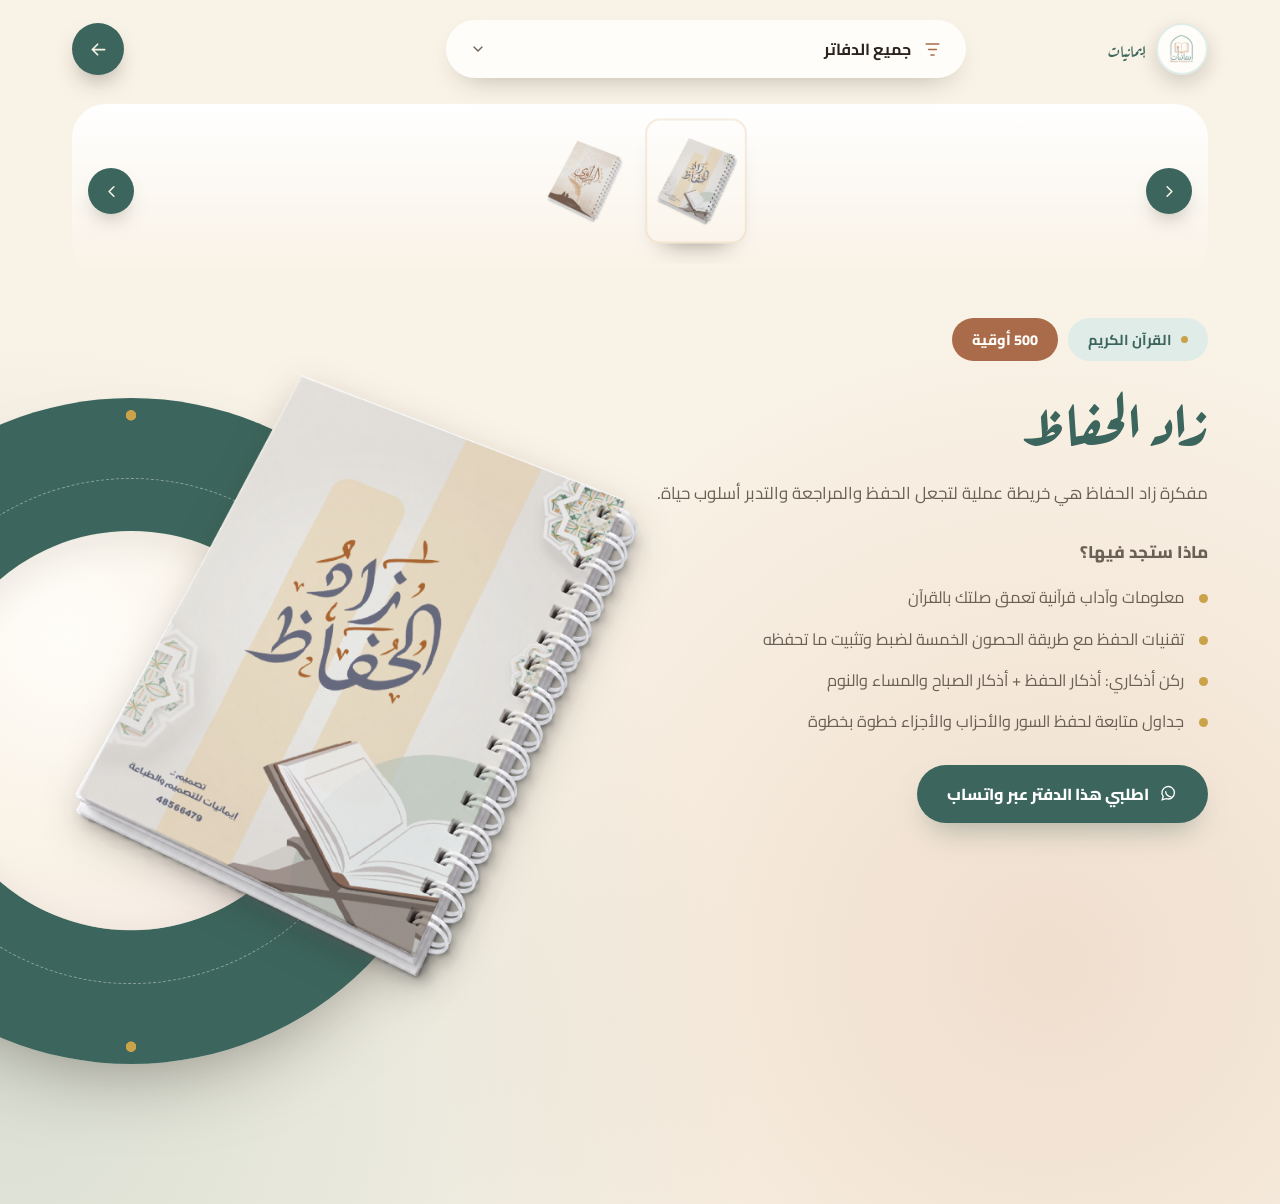
==== notebooks/index.html @ fa42e515 "dirct lien" ====
<!DOCTYPE html>
<html lang="ar" dir="rtl">
<head>
<meta charset="UTF-8">
<meta name="viewport" content="width=device-width, initial-scale=1.0">
<title>تفاصيل الدفاتر | إيمانيات</title>
<meta name="description" content="تصفّحي دفاتر ومفكرات إيمانيات حسب التصنيف، واطّلعي على تفاصيل كل دفتر.">
<link rel="icon" href="../media/logo.png">

<link rel="preconnect" href="https://fonts.googleapis.com">
<link rel="preconnect" href="https://fonts.gstatic.com" crossorigin>
<link href="https://fonts.googleapis.com/css2?family=Aref+Ruqaa:wght@400;700&family=Cairo:wght@400;500;600;700;800;900&display=swap" rel="stylesheet">
<link rel="stylesheet" href="../media/style.css">
<style>
/* =========================================================
   palette — falls back to the site tokens when style.css
   defines them, otherwise uses the values from the design
   ========================================================= */
.nb-page{
  --nb-teal:      var(--teal-deep,  #2f5d4f);
  --nb-teal-pale: var(--teal-pale,  #dfe9df);
  --nb-cream:     var(--cream,      #f6efe4);
  --nb-paper:     var(--paper,      #fffdf9);
  --nb-gold:      var(--gold,       #d9b787);
  --nb-sand:      #e8d7be;
  --nb-blush:     #f3e6e2;
  --nb-ink:       var(--ink,        #34302b);
  --nb-ink-soft:  var(--ink-soft,   #6d675f);
  --nb-accent:    var(--coral-deep, #8a6a45);
  --nb-shadow:    var(--shadow,     47,93,79);
  --nb-ease:      var(--ease, cubic-bezier(.22,.68,.36,1));
  --nb-maxw:      var(--maxw, 1240px);
}

/* ---------- page shell ---------- */
.nb-page{
  position:relative; min-height:100vh; overflow-x:clip; padding-bottom:70px;
  font-family:'Cairo', system-ui, sans-serif;
  color:var(--nb-ink);
  background:radial-gradient(circle at 0% 90%, rgba(111, 157, 146, .22), transparent 45%), radial-gradient(circle at 82% 80%, rgba(207, 152, 120, .22), transparent 45%), var(--nb-cream);
}

/* ---------- top bar : brand (right) · filter (center) · back (left) ---------- */
.nb-topbar{
  display:grid; grid-template-columns:auto minmax(0,1fr) auto;
  align-items:center; gap:16px;
  max-width:var(--nb-maxw); margin:0 auto; padding:20px 22px 0;
  position:relative; z-index:5;
}
.nb-brand{ display:flex; align-items:center; gap:10px; text-decoration:none; }
.nb-brand-badge{
  width:52px; height:52px; border-radius:50%; background:var(--nb-paper);
  display:flex; align-items:center; justify-content:center;
  border:2px solid var(--nb-teal-pale);
  box-shadow:0 8px 20px rgba(var(--nb-shadow),.18);
}
.nb-brand-badge img{ width:30px; height:30px; object-fit:contain; }
.nb-brand span{ font-family:'Aref Ruqaa', serif; font-size:1.05rem; color:var(--nb-teal); }

.nb-filter{
  position:relative; justify-self:center; width:min(100%, 520px);
}
.nb-filter-trigger{
  width:100%; display:flex; align-items:center; gap:12px;
  background:var(--nb-paper); border:none; border-radius:100px; padding:14px 24px;
  box-shadow:0 12px 30px -16px rgba(var(--nb-shadow),.4);
  font-family:inherit; cursor:pointer; text-align:start;
  transition:box-shadow .25s var(--nb-ease);
}
.nb-filter-trigger:hover{ box-shadow:0 16px 34px -14px rgba(var(--nb-shadow),.5); }
.nb-filter-trigger[aria-expanded="true"]{ box-shadow:0 16px 34px -14px rgba(var(--nb-shadow),.55); }
.nb-filter-trigger:focus-visible{ outline:2px solid var(--nb-teal); outline-offset:3px; }
.nb-filter .ico{ flex:none; width:19px; height:19px; color:var(--nb-accent); pointer-events:none; }
.nb-filter-label{
  flex:1; min-width:0; font-size:1rem; font-weight:700; color:var(--nb-ink);
  overflow:hidden; text-overflow:ellipsis; white-space:nowrap; pointer-events:none;
}
.nb-filter .chev{
  flex:none; width:16px; height:16px; color:var(--nb-ink-soft); pointer-events:none;
  transition:transform .25s var(--nb-ease);
}
.nb-filter-trigger[aria-expanded="true"] .chev{ transform:rotate(180deg); }

.nb-filter-menu{
  position:absolute; top:calc(100% + 10px); inset-inline:0; z-index:20;
  list-style:none; margin:0; padding:9px;
  max-height:min(60vh, 340px); overflow-y:auto;
  background:var(--nb-paper); border-radius:24px;
  box-shadow:0 26px 54px -18px rgba(var(--nb-shadow),.5);
  opacity:0; visibility:hidden; transform:translateY(-8px) scale(.98);
  transform-origin:top center;
  transition:opacity .22s var(--nb-ease), transform .22s var(--nb-ease), visibility .22s;
}
.nb-filter-menu.open{ opacity:1; visibility:visible; transform:translateY(0) scale(1); }
.nb-filter-menu li{
  display:flex; align-items:center; gap:10px;
  padding:12px 16px; border-radius:15px;
  font-size:.97rem; font-weight:600; color:var(--nb-ink-soft);
  cursor:pointer; transition:background .16s, color .16s;
}
.nb-filter-menu li:hover,
.nb-filter-menu li.focused{ background:var(--nb-teal-pale); color:var(--nb-teal); }
.nb-filter-menu li.selected{ color:var(--nb-teal); font-weight:800; }
.nb-filter-menu li.selected::after{
  content:""; margin-inline-start:auto; flex:none;
  width:7px; height:7px; border-radius:50%; background:var(--nb-gold);
}

.nb-back{
  width:52px; height:52px; border-radius:50%;
  display:flex; align-items:center; justify-content:center;
  background:var(--nb-teal); color:var(--nb-cream);
  box-shadow:0 12px 24px -10px rgba(var(--nb-shadow),.5);
  transition:transform .3s var(--nb-ease);
  margin-right: 180px;
}
.nb-back:hover{ transform:scale(1.07); }
.nb-back svg{ width:21px; height:21px; }

/* ---------- thumbnail strip : white pill, arrows at both ends ---------- */
.nb-strip-wrap{
  max-width:var(--nb-maxw); margin:26px auto 0; padding:0 22px;
  position:relative; z-index:4;
}
.nb-strip{
  display:flex; align-items:center; gap:14px;
  background:linear-gradient(180deg, #fff 0%, rgba(255,255,255,0) 100%);
  border-radius:34px; padding:14px 16px;
}
.nb-arrow{
  flex:none; width:46px; height:46px; border-radius:50%; border:none; cursor:pointer;
  background:var(--nb-teal); color:var(--nb-cream);
  display:flex; align-items:center; justify-content:center;
  box-shadow:0 12px 22px -12px rgba(var(--nb-shadow),.55);
  transition:transform .28s var(--nb-ease), background .28s;
}
.nb-arrow:hover{ transform:scale(1.09); }
.nb-arrow:active{ transform:scale(.95); }
.nb-arrow svg{ width:19px; height:19px; }

.nb-track{
  flex:1; min-width:0; display:flex; justify-content:center; gap:16px;
  overflow-x:auto; scroll-behavior:smooth; scroll-snap-type:x proximity;
  -webkit-overflow-scrolling:touch; padding:4px; scrollbar-width:none;
}
.nb-track::-webkit-scrollbar{ display:none; }

.nb-thumb{
  flex:none; width:96px; height:118px; border-radius:14px; padding:6px; cursor:pointer;
  scroll-snap-align:center; background:rgba(255, 255, 255, 0);
  border:2px solid transparent; opacity:.72;
  /* box-shadow:0 10px 20px -14px rgba(var(--nb-shadow),.5); */
  transition:transform .3s var(--nb-ease), border-color .3s, opacity .3s;
}
.nb-thumb img{ width:100%; height:100%; object-fit:contain; border-radius:9px; display:block; }
.nb-thumb:hover{ transform:translateY(-4px); opacity:1; }
.nb-thumb.active{
  border-color:#d9b7873f; opacity:1; transform:translateY(-5px) scale(1.06);
  box-shadow:0 16px 23px -18px rgba(var(--nb-shadow),.55);
  margin-bottom: 15px;
  margin-top: 5px;
}

/* ---------- detail : text right, oversized ring bleeding off the left ---------- */
.nb-detail{
  position:relative; z-index:2;
  max-width:var(--nb-maxw); margin:0 auto; padding:40px 22px 40px;
  display:grid; grid-template-columns:minmax(0,1.02fr) minmax(0,1fr);
  /* align-items:center;  */
  gap:30px;
}
.nb-info{ min-width:0; }
.nb-tags{ display:flex; flex-wrap:wrap; align-items:center; gap:10px; margin-bottom:18px; }
.nb-category{
  display:inline-flex; align-items:center; gap:9px;
  background:var(--nb-teal-pale); color:var(--nb-teal);
  font-weight:700; font-size:.9rem; padding:9px 20px; border-radius:100px;
}
.nb-category::before{ content:""; width:7px; height:7px; border-radius:50%; background:var(--nb-gold); }
.nb-price{
  display:inline-flex; align-items:center;
  background:var(--nb-accent); color:var(--nb-paper);
  font-weight:800; font-size:.9rem; padding:9px 20px; border-radius:100px;
}
.nb-info h1{
  font-family:'Aref Ruqaa', serif; font-weight:700; color:var(--nb-teal);
  font-size:clamp(2.4rem, 5vw, 3.8rem); line-height:1.25; margin:0 0 22px;
}
.nb-info p{ color:var(--nb-ink-soft); font-size:1.06rem; line-height:1.95; max-width:600px; margin:0 0 14px; }
.nb-subhead{ font-weight:800; color:var(--nb-accent); font-size:1.08rem; margin:26px 0 14px !important; }
.nb-features{ display:flex; flex-direction:column; gap:12px; margin:0; padding:0; }
.nb-features li{
  list-style:none; color:var(--nb-ink-soft); font-size:1.02rem; line-height:1.8;
  position:relative; padding-inline-start:24px;
}
.nb-features li::before{
  content:""; position:absolute; inset-inline-start:0; top:11px;
  width:9px; height:9px; border-radius:50%; background:var(--nb-gold);
}
.nb-order-btn{
  display:inline-flex; align-items:center; gap:10px;
  margin-top:28px; padding:15px 30px; border-radius:100px;
  background:var(--teal-deep); color:#fff; font-weight:800; font-size:1rem;
  box-shadow:0 16px 30px -12px rgb(103 124 111 / 55%);
  transition:transform .3s var(--nb-ease), box-shadow .3s var(--nb-ease);
}
.nb-order-btn:hover{ transform:translateY(-3px); box-shadow:0 20px 36px -12px rgba(38, 54, 44, 0.6); }

/* ===== the ring stage : huge, cropped by the page edge ===== */
.nb-stage{
  --size:clamp(440px, 52vw, 720px);   /* ring diameter          */
  --bleed:50%;                        /* how much runs off-page */
  --r:calc(var(--size) * .40);        /* orbit radius           */
  --base:0deg;                       /* resting spot on ring   */
  --a:0deg;                           /* live orbit offset      */
  position:relative; width:var(--size); aspect-ratio:1/1;
  justify-self:end;                              /* left column in RTL */
  margin-inline-end:calc(var(--bleed) * -1);     /* bleeds off the edge */
  margin-block:80px 30px;
}
.nb-ring{
  position:absolute; inset:0; border-radius:50%;
  background:
    radial-gradient(circle closest-side at 50% 50%,
      transparent 0 59.6%, var(--nb-teal) 60% 100%);
  box-shadow:0 40px 80px -40px rgba(var(--nb-shadow),.5);
  transform:rotate(var(--spin,0deg));
  transition:transform 1.3s var(--nb-ease);
}
/* dashed guide + gold beads so the rotation is readable */
.nb-ring::before{
  content:""; position:absolute; inset:12%; border-radius:50%;
  border:1.5px dashed rgba(255,255,255,.4);
}
.nb-ring::after{
  content:""; position:absolute; inset:0; border-radius:50%;
  background:
    radial-gradient(circle at 50% 2.6%,  var(--nb-gold) 0 5px, transparent 5.5px),
    radial-gradient(circle at 97.4% 50%, var(--nb-gold) 0 5px, transparent 5.5px),
    radial-gradient(circle at 50% 97.4%, var(--nb-gold) 0 5px, transparent 5.5px),
    radial-gradient(circle at 2.6% 50%,  var(--nb-gold) 0 5px, transparent 5.5px);
}
/* soft disc inside the ring so the cover has something to sit on */
.nb-disc{
  position:absolute; inset:20%; border-radius:50%;
  background:radial-gradient(circle at 34% 26%, var(--nb-paper) 0%, var(--nb-cream) 55%, var(--nb-blush) 100%);
  box-shadow:inset 0 12px 36px rgba(var(--nb-shadow),.08);
}

/* the cover rides ON the ring: rotate around the centre, then
   counter-rotate itself so it always stays upright */
.nb-orbit{
  position:absolute;
  top:50%;
  inset-inline-start:50%;
  width:0;
  height:0;
}

.nb-old-orbit{
  transform:rotate(var(--orbit, 0deg));
  transition:transform 1.3s var(--nb-ease);
  --orbit-angle: var(--orbit, 0deg);
}

.nb-new-orbit{
  transform:rotate(var(--entry, 0deg));
  transition:transform 1.3s var(--nb-ease);
  --orbit-angle: var(--entry, 0deg);
}
.nb-cover{
  position:absolute;
  top:0;
  left:0;
  width:clamp(150px, 50vw, 600px);

  transform:
    translate(-20%,-20%)
    translateY(calc(var(--r) * -1))
    rotate(calc((var(--base) + var(--orbit-angle, 0deg)) * -1));

  transition:
    transform 1.3s var(--nb-ease),
    opacity 1.3s var(--nb-ease);
}


.nb-cover img{
  width:100%;
  display:block;
  border-radius:13px;
  filter:drop-shadow(0 12px 18px rgba(var(--nb-shadow),.2));
}

.nb-old-cover,
.nb-new-cover{
  transition:opacity 1.3s var(--nb-ease);
}

.nb-old-orbit,
.nb-old-cover{
  transition:
    transform 1.3s var(--nb-ease),
    opacity 1.3s var(--nb-ease);
}

.nb-stage.no-anim .nb-orbit,
.nb-stage.no-anim .nb-cover{ transition:none !important; }

/* ---------- responsive ---------- */
@media (max-width:1000px){
  .nb-detail{ grid-template-columns:1fr; justify-items:center; text-align:center; gap:30px; top:-110px; }
  .nb-stage{
    order:-1; --size:min(78vw, 440px); --bleed:0%;
    --r:0px; --base:0deg;
    margin-inline-end:0; justify-self:center;
  }
  .nb-cover{ width: clamp(88px, 80vw, 400px);
        left: -40px;
        top: -30px; 
        transform:
    translate(-50%,-50%)
    translateY(calc(var(--r) * -1))
    rotate(calc((var(--base) + var(--orbit-angle, 0deg)) * 1));
  }
          
  .nb-info p{ margin-inline:auto; }
  .nb-features{ align-items:flex-start; margin-inline:auto; width:fit-content; }
  .nb-features li{ text-align:start; }
}
@media (max-width:620px){
  .nb-topbar{ grid-template-columns:auto auto; row-gap:14px; }
  .nb-filter{ grid-column:1 / -1; order:3; width:100%; }
  .nb-strip-wrap{ padding:0 14px; }
  .nb-strip{ gap:8px; padding:8px 10px; border-radius:24px; }
  .nb-arrow{ width:34px; height:34px; }
  .nb-arrow svg{ width:15px; height:15px; }
  .nb-track{ justify-content:flex-start; gap:8px; padding:2px; }
  .nb-thumb{ width:58px; height:74px; border-radius:10px; padding:4px; }
}
@media (prefers-reduced-motion:reduce){
  .nb-ring, .nb-orbit, .nb-cover{ transition:none !important; }
}
</style>
</head>
<body>

<div class="nb-page">

  <header class="nb-topbar">
    <a class="nb-brand" href="../future.html#home">
      <span class="nb-brand-badge"><img src="../media/logo.png" alt=""></span>
      <span>إيمانيات</span>
    </a>

    <div class="nb-filter" id="filterBox">
      <button type="button" class="nb-filter-trigger" id="filterTrigger"
              aria-haspopup="listbox" aria-expanded="false" aria-label="تصنيف الدفاتر">
        <svg class="ico" viewBox="0 0 24 24" fill="none" stroke="currentColor" stroke-width="1.8"><path d="M4 5h16M7 12h10M10 19h4" stroke-linecap="round"/></svg>
        <span class="nb-filter-label" id="filterLabel">جميع الدفاتر</span>
        <svg class="chev" viewBox="0 0 24 24" fill="none" stroke="currentColor" stroke-width="2"><path d="M6 9l6 6 6-6" stroke-linecap="round" stroke-linejoin="round"/></svg>
      </button>
      <ul class="nb-filter-menu" id="filterMenu" role="listbox" aria-label="تصنيف الدفاتر"></ul>
    </div>

    <a class="nb-back" href="../future.html#services" aria-label="رجوع">
      <svg viewBox="0 0 24 24" fill="none" stroke="currentColor" stroke-width="2"><path d="M19 12H5M11 6l-6 6 6 6" stroke-linecap="round" stroke-linejoin="round"/></svg>
    </a>
  </header>

  <div class="nb-strip-wrap">
    <div class="nb-strip">
      <!-- RTL: this one sits on the right, so it points right -->
      <button class="nb-arrow" id="prevBtn" aria-label="الدفتر السابق">
        <svg viewBox="0 0 24 24" fill="none" stroke="currentColor" stroke-width="2"><path d="M9 6l6 6-6 6" stroke-linecap="round" stroke-linejoin="round"/></svg>
      </button>
      <div class="nb-track" id="track"></div>
      <button class="nb-arrow" id="nextBtn" aria-label="الدفتر التالي">
        <svg viewBox="0 0 24 24" fill="none" stroke="currentColor" stroke-width="2"><path d="M15 6l-6 6 6 6" stroke-linecap="round" stroke-linejoin="round"/></svg>
      </button>
    </div>
  </div>

  <main class="nb-detail">
    <!-- RTL: first column renders on the right -->
    <div class="nb-info">
      <div class="nb-tags">
        <span class="nb-category" id="detailCategory"></span>
        <span class="nb-price" id="detailPrice"></span>
      </div>
      <h1 class="display" id="detailTitle"></h1>
      <div id="detailBody"></div>
      <a class="nb-order-btn" id="orderBtn" href="#" target="_blank" rel="noopener">
        <svg viewBox="0 0 24 24" width="19" height="19" fill="none" stroke="currentColor" stroke-width="1.7"><path d="M4 20l1.3-4.2A7.9 7.9 0 1 1 9 18.5L4 20Z"/><path d="M8.5 9.7c0 3.6 3 6.5 6.5 6.5" stroke-linecap="round"/></svg>
        اطلبي هذا الدفتر عبر واتساب
      </a>
    </div>

    <div class="nb-stage" id="stage">
      <div class="nb-ring" id="ring"></div>
      <div class="nb-disc"></div>

      <!-- OLD COVER -->
      <div class="nb-orbit nb-old-orbit" id="oldOrbit">
        <figure class="nb-cover" id="oldCover">
          <img src="" id="oldImg" alt="">
        </figure>
      </div>

      <!-- NEW COVER -->
      <div class="nb-orbit nb-new-orbit" id="newOrbit">
        <figure class="nb-cover" id="newCover">
          <img src="" id="newImg" alt="">
        </figure>
      </div>
    </div>
  </main>

</div>

<script>
  // Each notebook has its own `image`. Only "زاد الحفاظ" has a real
  // standalone cover photo so far (media/zad.png). The rest still fall
  // back to the old group shot (media/notebookstrp.png) until real
  // individual cover photos are provided for them.
  const FALLBACK_IMG = '../media/notebookstrp.png';

  const NOTEBOOKS = [
    {
      category:'quran', categoryLabel:'القرآن الكريم',
      title:'زاد الحفاظ', image:'../media/zad.png',
      price:'500 أوقية', // TODO: replace with the real price
      intro:'مفكرة زاد الحفاظ هي خريطة عملية لتجعل الحفظ والمراجعة والتدبر أسلوب حياة.',
      features:[
        'معلومات وآداب قرآنية تعمق صلتك بالقرآن',
        'تقنيات الحفظ مع طريقة الحصون الخمسة لضبط وتثبيت ما تحفظه',
        'ركن أذكاري: أذكار الحفظ + أذكار الصباح والمساء والنوم',
        'جداول متابعة لحفظ السور والأحزاب والأجزاء خطوة بخطوة'
      ]
    },
    {
      category:'yearly', categoryLabel:'التخطيط السنوي',
      title:'كن أنت الراوي', image:'../media/rawi.png',
      price:'500 أوقية', // TODO: replace with the real price
      intro:'في سنة 2026... لا تدع أيامك تمرّ دون أثر، كن أنت الراوي، واكتب قصتك بوعي واختيار. هذه المفكرة صُممت لترافقك طوال السنة، تساعدك على تنظيم وقتك، فهم ذاتك، وتتبع تقدّمك خطوة بخطوة.',
      features:[
        'صفحات للتخطيط السنوي والشهري',
        'تنظيم يومي واضح ومَرِن',
        'مساحات للتفكير، التفريغ الذهني، والتأمل',
        'تقييم دوري للأهداف والعادات',
        'أسئلة عميقة تعينك على الوعي والنمو',
        'صفحات تلمك للاستمرار وبناء نسخة أفضل منك'
      ]

    },
    // {
    //   category:'quran', categoryLabel:'القرآن الكريم',
    //   title:'رحلة الحفظ', image:FALLBACK_IMG,
    //   intro:'مفكرة مرافقة لرحلتك اليومية في حفظ القرآن، بجدول مبسّط ومساحة للتأمل والمراجعة.',
    //   features:[
    //     'جدول يومي لتسميع الورد الجديد ومراجعة القديم',
    //     'مساحة لتدوين معاني الكلمات والفوائد',
    //     'متابعة أسبوعية وشهرية لتقدّمك في الحفظ'
    //   ]
    // },
    // {
    //   category:'nazm', categoryLabel:'النظم والمتون',
    //   title:'دفتر النظم والمتون', image:FALLBACK_IMG,
    //   intro:'لتدوين أبيات المتون العلمية ومراجعتها بطريقة منظمة تعينك على الحفظ والفهم.',
    //   features:[
    //     'مساحات مخصصة لكتابة الأبيات وشرحها',
    //     'ترقيم وتقسيم يسهّل الرجوع والمراجعة',
    //     'جدول متابعة لحفظ الأبواب والفصول'
    //   ]
    // },
    // {
    //   category:'daily', categoryLabel:'التخطيط اليومي',
    //   title:'مخطط اليوم', image:FALLBACK_IMG,
    //   intro:'خطّطي ليومك من الفجر إلى المساء، مع مساحة للعبادات والمهام والعادات اليومية.',
    //   features:[
    //     'متابعة الصلوات والأذكار اليومية',
    //     'قائمة مهام وأولويات لكل يوم',
    //     'مساحة للتأمل وتقييم اليوم قبل النوم'
    //   ]
    // },
    // {
    //   category:'yearly', categoryLabel:'التخطيط السنوي',
    //   title:'المخطط السنوي', image:FALLBACK_IMG,
    //   intro:'رؤية شاملة لعامك، بمساحة للأهداف الشهرية والفصلية ومتابعة الإنجاز خطوة بخطوة.',
    //   features:[
    //     'صفحات لتحديد أهداف كل شهر وربطها بهدف السنة',
    //     'تقويم سنوي كامل للتخطيط والمناسبات',
    //     'مراجعة فصلية لتقييم التقدّم وتعديل المسار'
    //   ]
    // },
    // {
    //   category:'study', categoryLabel:'تنظيم الدراسة',
    //   title:'دفتر تنظيم الدراسة', image:FALLBACK_IMG,
    //   intro:'لتنظيم موادك ومحاضراتك وجدول مذاكرتك في مكان واحد أنيق وعملي.',
    //   features:[
    //     'جدول أسبوعي للمحاضرات والمذاكرة',
    //     'مساحة لتلخيص كل مادة على حدة',
    //     'متابعة الواجبات والاختبارات بمواعيدها'
    //   ]
    // },
    // {
    //   category:'other', categoryLabel:'تصاميم أخرى',
    //   title:'تصاميم أخرى', image:FALLBACK_IMG,
    //   intro:'دفاتر بتصاميم متنوعة لكل الأذواق، تجمع بين الجمال والعملية في كل صفحة.',
    //   features:[
    //     'تصاميم موسمية ومناسباتية محدودة',
    //     'أغلفة وأنماط داخلية متعددة للاختيار',
    //     'تُطبع حسب الطلب بجودة عالية'
    //   ]
    // }
  ];

  const trackEl        = document.getElementById('track');
  const filterBox      = document.getElementById('filterBox');
  const filterTrigger  = document.getElementById('filterTrigger');
  const filterLabel    = document.getElementById('filterLabel');
  const filterMenu     = document.getElementById('filterMenu');
  const detailCategory = document.getElementById('detailCategory');
  const detailPrice    = document.getElementById('detailPrice');
  const detailTitle    = document.getElementById('detailTitle');
  const detailBody     = document.getElementById('detailBody');
  const orderBtn       = document.getElementById('orderBtn');

  const WHATSAPP_NUMBER = '22248566479'; // country code 222 (Mauritania) + 48566479

  const stage    = document.getElementById('stage');
  const ring     = document.getElementById('ring');

  const oldOrbit = document.getElementById('oldOrbit');
  const newOrbit = document.getElementById('newOrbit');

  const oldCover = document.getElementById('oldCover');
  const newCover = document.getElementById('newCover');

  const oldImg = document.getElementById('oldImg');
  const newImg = document.getElementById('newImg');

  const SWING   = 88;   // how far along the ring the cover travels (deg)
  // const OUT_MS  = 800;  // travel-out duration (matches .nb-cover/.nb-orbit transition)
  // const IN_MS   = 800;  // travel-in duration (matches .nb-cover/.nb-orbit transition)
  const ANIM_MS = 1300;


  let currentList = [];
  let currentIndex = 0;
  let spin = 0;         // accumulated ring rotation
  let busy = false;
  let timers = [];

  function clearTimers(){ timers.forEach(clearTimeout); timers = []; }
  function later(fn, ms){ timers.push(setTimeout(fn, ms)); }

  let filterValue = 'all';

  function buildFilterOptions(){
    const seen = new Map();
    NOTEBOOKS.forEach(n => seen.set(n.category, n.categoryLabel));
    const opts = [['all', 'جميع الدفاتر']].concat([...seen.entries()]);

    filterMenu.innerHTML = opts.map(([v, l]) =>
      `<li role="option" data-value="${v}" aria-selected="${v === filterValue}" class="${v === filterValue ? 'selected' : ''}">${l}</li>`
    ).join('');

    const current = opts.find(([v]) => v === filterValue) || opts[0];
    filterLabel.textContent = current[1];

    filterMenu.querySelectorAll('li').forEach(li => {
      li.addEventListener('click', () => {
        filterValue = li.dataset.value;
        filterLabel.textContent = li.textContent;
        filterMenu.querySelectorAll('li').forEach(o => {
          const isSel = o === li;
          o.classList.toggle('selected', isSel);
          o.setAttribute('aria-selected', String(isSel));
        });
        closeFilterMenu();
        applyFilter(filterValue);
      });
    });
  }

  function openFilterMenu(){
    filterMenu.classList.add('open');
    filterTrigger.setAttribute('aria-expanded', 'true');
    document.addEventListener('click', onFilterOutsideClick);
    document.addEventListener('keydown', onFilterKeydown);
  }
  function closeFilterMenu(){
    filterMenu.classList.remove('open');
    filterTrigger.setAttribute('aria-expanded', 'false');
    document.removeEventListener('click', onFilterOutsideClick);
    document.removeEventListener('keydown', onFilterKeydown);
  }
  function onFilterOutsideClick(e){
    if(!filterBox.contains(e.target)) closeFilterMenu();
  }
  function onFilterKeydown(e){
    if(e.key === 'Escape'){ closeFilterMenu(); filterTrigger.focus(); }
  }
  filterTrigger.addEventListener('click', () => {
    const isOpen = filterMenu.classList.contains('open');
    isOpen ? closeFilterMenu() : openFilterMenu();
  });

  function renderThumbnails(){
    trackEl.innerHTML = currentList.map((n,i) => `
      <button type="button" class="nb-thumb" data-index="${i}" aria-label="${n.title}">
        <img src="${n.image}" alt="${n.title}">
      </button>`).join('');
    trackEl.querySelectorAll('.nb-thumb').forEach(btn => {
      btn.addEventListener('click', () => selectNotebook(Number(btn.dataset.index)));
    });
  }

  function renderDetail(item){
    detailCategory.textContent = item.categoryLabel;
    detailPrice.textContent = item.price || '';
    detailTitle.textContent = item.title;

    const feats = (item.features && item.features.length)
      ? `<p class="nb-subhead">ماذا ستجد فيها؟</p>
        <ul class="nb-features">
          ${item.features.map(f => `<li>${f}</li>`).join('')}
        </ul>`
      : '';

    detailBody.innerHTML = `<p>${item.intro}</p>${feats}`;

    const orderMsg = `السلام عليكم، أرغب بطلب دفتر "${item.title}" من إيمانيات.`;
    orderBtn.href = `https://wa.me/${WHATSAPP_NUMBER}?text=${encodeURIComponent(orderMsg)}`;
  }

  function markActive(index){
    trackEl.querySelectorAll('.nb-thumb').forEach(btn => {
      btn.classList.toggle('active', Number(btn.dataset.index) === index);
    });
    const active = trackEl.querySelector('.nb-thumb.active');
    if(active) active.scrollIntoView({ behavior:'smooth', inline:'center', block:'nearest' });
  }

  /* the cover circulates WITH the ring: it slides along the ring's
     edge until it's gone, the ring keeps turning, then the next
     cover rides back in from the other side of the same circle. */
  function selectNotebook(index, opts){
    opts = opts || {};
    if(!currentList.length) return;

    index = ((index % currentList.length) + currentList.length) % currentList.length;

    const dir = opts.dir || 1;
    const item = currentList[index];

    currentIndex = index;
    markActive(index);

    // FIRST LOAD
    if(opts.animate === false){
      clearTimers();
      busy = false;

      stage.classList.add('no-anim');

      oldImg.src = item.image;
      oldImg.alt = item.title;

      oldOrbit.style.setProperty('--orbit', '0deg');
      oldCover.style.opacity = '1';

      newCover.style.opacity = '0';

      stage.style.setProperty('--a', '0deg');
      ring.style.setProperty('--spin', spin + 'deg');

      renderDetail(item);

      void stage.offsetWidth;
      stage.classList.remove('no-anim');

      return;
    }

    clearTimers();
    busy = true;

    // --------------------------------------------------
    // OLD COVER
    // --------------------------------------------------
    // The old cover is currently visible.
    // It will travel OUT with the ring.
    // --------------------------------------------------

    // Put the NEW cover at the opposite side BEFORE animation
    newImg.src = item.image;
    newImg.alt = item.title;

    stage.classList.add('no-anim');

    // New cover starts from opposite side
    newOrbit.style.setProperty('--entry', `${-SWING * dir}deg`);
    newCover.style.opacity = '0';

    void stage.offsetWidth;

    stage.classList.remove('no-anim');

    // --------------------------------------------------
    // BOTH START NOW
    // --------------------------------------------------

    // Ring rotates
    spin += 150 * dir;
    ring.style.setProperty('--spin', spin + 'deg');

    // OLD moves out
    oldOrbit.style.setProperty('--orbit', `${SWING * dir}deg`);
    oldCover.style.opacity = '0';

    // NEW moves in from opposite side
    newOrbit.style.setProperty('--entry', '0deg');
    newCover.style.opacity = '1';

    // Update text immediately
    renderDetail(item);

    // --------------------------------------------------
    // AFTER ANIMATION
    // --------------------------------------------------

    later(() => {

      // Old becomes the new current cover
      stage.classList.add('no-anim');

      oldImg.src = item.image;
      oldImg.alt = item.title;

      oldOrbit.style.setProperty('--orbit', '0deg');
      oldCover.style.opacity = '1';

      // Hide new temporarily
      newCover.style.opacity = '0';
      newOrbit.style.setProperty('--entry', `${-SWING * dir}deg`);

      void stage.offsetWidth;

      stage.classList.remove('no-anim');

    }, ANIM_MS);

    later(() => {
      busy = false;
    }, ANIM_MS + 50);
  }
  function step(delta){
    if(busy) return;
    selectNotebook(currentIndex + delta, { dir: delta > 0 ? 1 : -1 });
  }

  function applyFilter(catValue){
    currentList = catValue === 'all' ? NOTEBOOKS.slice() : NOTEBOOKS.filter(n => n.category === catValue);
    renderThumbnails();
    currentIndex = 0;
    selectNotebook(0, { animate:false });
  }

  document.getElementById('prevBtn').addEventListener('click', () => step(-1));
  document.getElementById('nextBtn').addEventListener('click', () => step(1));
  document.addEventListener('keydown', e => {
    if(e.key === 'ArrowRight') step(-1);
    if(e.key === 'ArrowLeft')  step(1);
  });

  buildFilterOptions();
  applyFilter('all');
</script>
</body>
</html>
---- media/style.css ----
:root{
    --cream:#f9f2e6;
    --cream-2:#f0e5d2;
    --paper:#fffdf9;
    --ink:#2b241c;
    --ink-soft:#6b6055;
    --teal:#6f9d92;
    --teal-deep:#3c665d;
    --teal-pale:#e0ece8;
    --coral:#cf9878;
    --coral-deep:#a96b49;
    --gold:#c9a24a;
    --shadow: 43,36,28;
    --radius: 22px;
    --maxw: 1180px;
    --ease: cubic-bezier(.22,.9,.25,1);
  }

  *,*::before,*::after{ box-sizing:border-box; }
  html{ scroll-behavior:smooth; }
  body{
    margin:0;
    background:var(--cream);
    color:var(--ink);
    font-family:'Cairo', sans-serif;
    line-height:1.75;
    overflow-x:hidden;
    -webkit-font-smoothing:antialiased;
  }
  img{ max-width:100%; display:block; }
  a{ color:inherit; text-decoration:none; }
  ul{ margin:0; padding:0; list-style:none; }
  button{ font-family:inherit; cursor:pointer; }
  .display{ font-family:'Aref Ruqaa', serif; }

  ::selection{ background:var(--teal); color:var(--paper); }

  /* focus visibility for accessibility */
  a:focus-visible, button:focus-visible{
    outline:2px solid var(--coral-deep);
    outline-offset:3px;
    border-radius:6px;
  }

  @media (prefers-reduced-motion: reduce){
    *{ animation-duration:.01ms !important; animation-iteration-count:1 !important; transition-duration:.01ms !important; scroll-behavior:auto !important; }
  }

  .wrap{ max-width:var(--maxw); margin:0 auto; padding:0 28px; }

  /* ============ FLOATING BRAND BADGE (no header nav) ============ */
  .brand-badge{
    position:fixed; top:22px; inset-inline-start:22px; z-index:60;
    width:56px; height:56px; border-radius:50%;
    background:var(--paper);
    display:flex; align-items:center; justify-content:center;
    box-shadow:0 8px 20px rgba(var(--shadow),.18);
    border:1px solid rgba(111,157,146,.25);
    transition:transform .35s var(--ease);
  }
  .brand-badge img{ width:38px; height:38px; object-fit:contain; }
  .brand-badge:hover{ transform:scale(1.06) rotate(-4deg); }

  /* ============ FLOATING HAMBURGER ============ */
  .menu-btn{
    position:fixed; top:22px; inset-inline-end:22px; z-index:60;
    width:56px; height:56px; border-radius:50%;
    background:var(--teal-deep); border:none;
    display:flex; align-items:center; justify-content:center;
    box-shadow:0 8px 22px rgba(var(--shadow),.28);
    transition:transform .3s var(--ease), background .3s;
  }
  .menu-btn:hover{ transform:scale(1.06); }
  .menu-btn .bars{ position:relative; width:22px; height:16px; }
  .menu-btn .bars span{
    position:absolute; inset-inline-start:0; width:100%; height:2px;
    background:var(--cream); border-radius:2px;
    transition:transform .32s var(--ease), opacity .2s var(--ease), top .32s var(--ease);
  }
  .menu-btn .bars span:nth-child(1){ top:0; }
  .menu-btn .bars span:nth-child(2){ top:7px; }
  .menu-btn .bars span:nth-child(3){ top:14px; }
  .menu-btn.open .bars span:nth-child(1){ top:7px; transform:rotate(45deg); }
  .menu-btn.open .bars span:nth-child(2){ opacity:0; }
  .menu-btn.open .bars span:nth-child(3){ top:7px; transform:rotate(-45deg); }

  /* ============ SIDE DRAWER ============ */
  .overlay{
    position:fixed; inset:0; background:rgba(20,17,13,.5);
    backdrop-filter:blur(2px);
    opacity:0; visibility:hidden; pointer-events:none;
    transition:opacity .4s var(--ease);
    z-index:55;
  }
  .overlay.show{ opacity:1; visibility:visible; pointer-events:auto; }
  .overlay[hidden]{ display:none; }

  .drawer{
    position:fixed; top:0; bottom:0; inset-inline-end:0; z-index:58;
    width:min(320px, 82vw);
    background:linear-gradient(175deg, var(--teal-deep), #2b4a44);
    color:var(--cream);
    padding:38px 34px;
    transform:translateX(105%);
    transition:transform .5s var(--ease);
    display:flex; flex-direction:column;
  }
  html[dir="rtl"] .drawer{ transform:translateX(-105%); }
  .drawer.open{ transform:translateX(0) !important; }
  .drawer .d-logo{
    width:64px; height:64px; border-radius:50%; background:var(--cream);
    display:flex; align-items:center; justify-content:center; margin-bottom:8px;
  }
  .drawer .d-logo img{ width:44px; height:44px; object-fit:contain; }
  .drawer .d-name{ font-family:'Aref Ruqaa', serif; font-size:1.9rem; margin:14px 0 2px; }
  .drawer .d-tag{ font-size:.85rem; opacity:.75; margin-bottom:34px; }
  .drawer nav ul{ display:flex; flex-direction:column; gap:6px; }
  .drawer nav a{
    display:flex; align-items:center; gap:12px;
    padding:13px 6px; font-size:1.15rem; font-weight:700;
    border-bottom:1px solid rgba(249,242,230,.12);
    transition:padding-inline-start .3s var(--ease), color .3s;
  }
  .drawer nav a:hover{ padding-inline-start:14px; color:var(--gold); }
  .drawer nav a .dot{ width:6px; height:6px; border-radius:50%; background:var(--coral); flex:none; }
  .drawer .d-social{ margin-top:auto; display:flex; gap:14px; padding-top:24px; }
  .drawer .d-social a{
    width:40px; height:40px; border-radius:50%; background:rgba(249,242,230,.1);
    display:flex; align-items:center; justify-content:center;
    transition:background .3s;
  }
  .drawer .d-social a:hover{ background:var(--coral); }
  body.no-scroll{ overflow:hidden; }

  /* ============ ARCH SIGNATURE SHAPE ============ */
  /* Note: circular (equal-axis) corner radii in plain px, not %, are what
     produce a true dome — percentages give an ellipse since width != height. */
  .arch{
    position:relative;
    overflow:hidden;
  }
  .arch::after{
    content:"";
    position:absolute; inset:0;
    box-shadow:inset 0 0 0 1px rgba(255,255,255,.35);
    border-radius:inherit;
    pointer-events:none;
  }

  /* ============ SECTION UTILITIES ============ */
  section{ position:relative; }
  .eyebrow{
    display:inline-flex; align-items:center; gap:10px;
    font-family:'Aref Ruqaa', serif; font-size:1.35rem;
    color:var(--coral-deep); margin-bottom:14px;
  }
  .eyebrow::before{ content:""; width:26px; height:2px; background:var(--coral); border-radius:2px; }
  h2.title{ font-size:clamp(1.8rem, 3.4vw, 2.6rem); font-weight:900; margin:0 0 18px; color:var(--teal-deep); }

  .reveal{ opacity:0; transform:translateY(46px); transition:opacity .9s var(--ease), transform .9s var(--ease); }
  .reveal.visible{ opacity:1; transform:translateY(0); }
  .reveal.pop{ transform:translateY(30px) scale(.92); }
  .reveal.pop.visible{ transform:translateY(0) scale(1); }
  .delay-1{ transition-delay:.12s; } .delay-2{ transition-delay:.24s; } .delay-3{ transition-delay:.36s; }

  /* ============ HERO ============ */
  .hero{
    min-height:100vh;
    display:flex; align-items:center; justify-content:center;
    text-align:center;
    padding:140px 24px 90px;
    background:
      radial-gradient(circle at 18% 15%, rgba(111,157,146,.22), transparent 45%),
      radial-gradient(circle at 85% 80%, rgba(207,152,120,.22), transparent 45%),
      var(--cream);
    overflow:hidden;
  }
  .hero-inner{ max-width:720px; margin:0 auto; }
  .hero-frame{
    width:172px; height:196px; margin:0 auto 34px;
    background:linear-gradient(160deg, var(--teal-pale), var(--paper));
    display:flex; align-items:center; justify-content:center;
    box-shadow:0 26px 50px -18px rgba(var(--shadow),.35), inset 0 0 0 6px var(--cream);
    border:2px solid var(--teal);
    border-radius:86px 86px 10px 10px;
    animation:floaty 7s ease-in-out infinite;
  }
  .hero-frame img{ width:108px; height:108px; object-fit:contain; }
  @keyframes floaty{ 0%,100%{ transform:translateY(0); } 50%{ transform:translateY(-14px); } }

  .hero h1{
    font-family:'Aref Ruqaa', serif; font-weight:700;
    font-size:clamp(2.6rem, 7vw, 4.4rem);
    color:var(--teal-deep); margin:0 0 10px;
  }
  .hero .sub{
    font-size:clamp(1.05rem, 2vw, 1.35rem); font-weight:800; color:var(--coral-deep);
    margin:0 0 20px;
  }
  .hero p{ color:var(--ink-soft); font-size:1.05rem; max-width:560px; margin:0 auto 34px; }

  .cta-row{ display:flex; gap:16px; justify-content:center; flex-wrap:wrap; }
  .btn{
    display:inline-flex; align-items:center; gap:10px;
    padding:15px 30px; border-radius:100px; font-weight:800; font-size:1rem;
    border:2px solid transparent; transition:transform .3s var(--ease), box-shadow .3s var(--ease);
  }
  .btn-primary{ background:var(--teal-deep); color:var(--cream); box-shadow:0 12px 26px -8px rgba(60,102,93,.55); }
  .btn-primary:hover{ transform:translateY(-3px); box-shadow:0 18px 30px -8px rgba(60,102,93,.6); }
  .btn-outline{ background:transparent; border-color:var(--coral); color:var(--coral-deep); }
  .btn-outline:hover{ transform:translateY(-3px); background:var(--coral); color:var(--paper); }

  .scroll-cue{
    position:absolute; bottom:34px; left:50%; transform:translateX(-50%);
    display:flex; flex-direction:column; align-items:center; gap:6px;
    color:var(--teal-deep); font-size:.8rem; opacity:.75;
  }
  .scroll-cue .line{ width:1px; height:34px; background:var(--teal-deep); position:relative; overflow:hidden; }
  .scroll-cue .line::after{
    content:""; position:absolute; top:-100%; left:0; width:100%; height:100%;
    background:var(--coral); animation:scrollLine 2s ease-in-out infinite;
  }
  @keyframes scrollLine{ 0%{ top:-100%; } 60%,100%{ top:100%; } }

  /* ============ ABOUT ============ */
  .about{ padding:110px 0 100px; background:var(--paper); text-align:center; }
  .about .wrap{ max-width:760px; }
  .about p{ color:var(--ink-soft); font-size:1.08rem; }
  .value-chips{ display:flex; justify-content:center; gap:14px; flex-wrap:wrap; margin-top:36px; }
  .value-chips span{
    background:var(--teal-pale); color:var(--teal-deep); font-weight:700; font-size:.92rem;
    padding:12px 22px; border-radius:100px; border:1px solid rgba(111,157,146,.4);
  }

  /* ============ SERVICES ============ */
  .services{ padding:40px 0 60px; }
  .services-head{ text-align:center; max-width:640px; margin:0 auto 30px; padding:0 24px; }
  .services-head p{ color:var(--ink-soft); }

  .service-block{
    display:flex; align-items:center; gap:64px;
    padding:78px 0;
  }
  .service-block:nth-child(even){ flex-direction:row-reverse; }
  .service-block:nth-child(odd){ background:linear-gradient(180deg, transparent, var(--cream-2) 12%, var(--cream-2) 88%, transparent); }

  .sb-visual{ flex:0 0 40%; display:flex; justify-content:center; }
  .sb-text{ flex:1; min-width:0; }
  .sb-text h3{ font-size:clamp(1.5rem,2.6vw,2rem); font-weight:900; color:var(--teal-deep); margin:0 0 14px; }
  .sb-text p{ color:var(--ink-soft); font-size:1.03rem; margin:0 0 22px; max-width:480px; }
  .chip-list{ display:flex; flex-wrap:wrap; gap:10px; margin-bottom:28px; }
  .chip-list span{
    font-size:.86rem; font-weight:700; padding:8px 16px; border-radius:100px;
    background:var(--paper); color:var(--coral-deep); border:1px solid rgba(207,152,120,.45);
  }
  .details-link{
    display:inline-flex; align-items:center; gap:8px; font-weight:800; color:var(--teal-deep);
    padding-bottom:3px; border-bottom:2px solid var(--teal-deep); transition:gap .3s var(--ease), color .3s;
  }
  .details-link:hover{ gap:14px; color:var(--coral-deep); border-color:var(--coral-deep); }
  .details-link svg{ width:16px; height:16px; transition:transform .3s var(--ease); }
  .details-link:hover svg{ transform:translateX(-4px); }
  html[dir="rtl"] .details-link:hover svg{ transform:translateX(4px) scaleX(-1); }

  .sb-arch{
    width:100%; max-width:300px; aspect-ratio:4/4.7;
    background:linear-gradient(160deg, var(--teal-pale), var(--paper) 60%);
    display:flex; align-items:center; justify-content:center;
    box-shadow:0 30px 60px -20px rgba(var(--shadow),.3);
    border-radius:150px 150px 12px 12px;
    position:relative;
  }
  .sb-arch svg{ width:56%; height:56%; }
  .sb-arch.stand-arch{ overflow:visible; }
  .sb-arch.stand-arch::after{ z-index:0; }
  .sb-arch.stand-arch .book-stage{ position:relative; z-index:1; }
  .sb-arch .ring{
    position:absolute; inset:14px; border:1.5px dashed rgba(111,157,146,.5); border-radius:136px 136px 8px 8px;
  }
  @media (max-width: 380px){
    .sb-arch{ border-radius:120px 120px 12px 12px; }
    .sb-arch .ring{ border-radius:106px 106px 8px 8px; }
  }

  /* 3D book mockup for the notebooks block */
  /* .book-stage{
    perspective:none;
    display:flex;
    justify-content:center;
  } */
   .book-stage {
    position: relative;
    overflow: visible;

   }
    .book-stage img {
        width: 130%;
        max-width: none;
        display: block;
        margin-left: auto;   /* Pushes image to the right */
        margin-right: -37px;;
        
    }
  .book-mock{
    /* width:min(500px, 100%);
    transform:rotate(-6deg);
    background:transparent;
    box-shadow:none;
    position:relative;
    overflow:visible;
    display:block; */
    padding:0;
    animation:floaty 6.5s ease-in-out infinite;
  }
  .book-mock::before{ content:none; }
  .book-mock img{
    width:120%;
    height:auto;
    object-fit:contain;
    display:block;
    filter:drop-shadow(0 22px 34px rgba(var(--shadow),.24));
  }

  /* ============ CONTACT ============ */
  .contact{ padding:110px 0 100px; background:var(--teal-deep); color:var(--cream); text-align:center; }
  .contact .eyebrow{ color:var(--gold); justify-content:center; }
  .contact .eyebrow::before{ background:var(--gold); }
  .contact h2.title{ color:var(--cream); }
  .contact > .wrap > p{ color:rgba(249,242,230,.8); max-width:520px; margin:0 auto 40px; }

  .contact-grid{ display:flex; gap:56px; max-width:880px; margin:0 auto; text-align:start; flex-wrap:wrap; }
  .contact-side{ flex:1 1 240px; }
  .contact-side .btn-primary{ background:var(--gold); color:#2b241c; box-shadow:0 12px 26px -8px rgba(0,0,0,.35); width:100%; justify-content:center; margin-bottom:14px; }
  .contact-side .btn-ghost{
    display:flex; align-items:center; gap:10px; width:100%; justify-content:center;
    padding:14px 22px; border-radius:100px; border:1.5px solid rgba(249,242,230,.4); font-weight:700; margin-bottom:14px;
    transition:background .3s;
  }
  .contact-side .btn-ghost:hover{ background:rgba(249,242,230,.12); }

  .contact-form{ flex:1 1 320px; display:flex; flex-direction:column; gap:14px; }
  .contact-form input, .contact-form textarea{
    width:100%; padding:14px 18px; border-radius:14px; border:1.5px solid rgba(249,242,230,.3);
    background:rgba(249,242,230,.08); color:var(--cream); font-family:inherit; font-size:.98rem;
  }
  .contact-form ::placeholder{ color:rgba(249,242,230,.55); }
  .contact-form textarea{ resize:vertical; min-height:110px; }
  .contact-form button{
    background:var(--coral); color:var(--paper); border:none; padding:14px; border-radius:100px; font-weight:800;
    transition:transform .3s var(--ease);
  }
  .contact-form button:hover{ transform:translateY(-2px); }
  .form-note{ font-size:.78rem; color:rgba(249,242,230,.55); }

  /* ============ FOOTER ============ */
  footer{ background:#2b4a44; color:rgba(249,242,230,.7); text-align:center; padding:34px 20px; font-size:.85rem; }
  footer .arch-row{ display:flex; justify-content:center; gap:4px; margin-bottom:16px; opacity:.5; }
  footer .arch-row span{ width:18px; height:22px; border-radius:50% 50% 0 0; background:var(--cream); }

  /* ============ RESPONSIVE ============ */
  @media (max-width: 860px){
    .service-block, .service-block:nth-child(even){ flex-direction:column; gap:36px; padding:56px 0; text-align:center; }
    .sb-text p{ margin-inline:auto; }
    .chip-list, .value-chips{ justify-content:center; }
    .contact-grid{ text-align:center; justify-content:center; }
    .contact-form{ text-align:start; }
  }
  @media (max-width: 680px){
    .wrap{ padding:0 18px; }
    .hero{ min-height:auto; padding:92px 14px 60px; }
    .hero-frame{ width:112px; height:128px; margin-bottom:18px; }
    .hero-frame img{ width:70px; height:70px; }
    .hero h1{ font-size:clamp(1.28rem, 6.2vw, 1.78rem); }
    .hero .sub{ font-size:clamp(.72rem, 2vw, .86rem); margin-bottom:10px; }
    .hero p{ font-size:.76rem; margin-bottom:16px; }
    .cta-row{ gap:12px; }
    .btn{ padding:9px 14px; font-size:.72rem; }
    .scroll-cue{ bottom:16px; font-size:.58rem; }
    .about{ padding:68px 0 60px; }
    .about p{ font-size:.78rem; }
    .value-chips{ gap:6px; margin-top:20px; }
    .value-chips span{ font-size:.6rem; padding:6px 9px; }
    .services{ padding:20px 0 32px; }
    .services-head{ margin-bottom:14px; padding:0 6px; }
    h2.title{ font-size:clamp(1.08rem, 3.6vw, 1.3rem); margin-bottom:8px; }
    .eyebrow{ font-size:.82rem; margin-bottom:6px; gap:6px; }
    .sb-visual{ flex-basis:auto; }
    .sb-arch{ max-width:250px; }
    .book-mock{ width:min(800px, 100%); transform:rotate(-4deg); }
    .sb-text h3{ font-size:clamp(.92rem, 3.2vw, 1.1rem); margin-bottom:8px; }
    .sb-text p{ font-size:.76rem; margin-bottom:12px; }
    .chip-list{ gap:5px; margin-bottom:16px; }
    .chip-list span{ font-size:.54rem; padding:4px 7px; }
    .details-link{ font-size:.72rem; }
    .contact{ padding:68px 0 60px; }
    .contact > .wrap > p{ font-size:.76rem; margin-bottom:22px; }
    .contact-side .btn-ghost,
    .contact-side .btn-primary{ padding:9px 12px; font-size:.72rem; }
    .contact-form input,
    .contact-form textarea,
    .contact-form button{ font-size:.72rem; padding:9px 11px; }
    .contact-form textarea{ min-height:84px; }
    .form-note{ font-size:.58rem; }
    footer{ padding:22px 14px; font-size:.62rem; }
    .drawer{ width:min(270px, 86vw); padding:24px 18px; }
    .drawer .d-name{ font-size:1.28rem; margin-top:6px; }
    .drawer .d-tag{ font-size:.66rem; margin-bottom:16px; }
    .drawer nav a{ padding:9px 4px; font-size:.78rem; }
    .drawer .d-social{ padding-top:16px; gap:8px; }
    .drawer .d-social a{ width:26px; height:26px; }
    .drawer .d-social a svg{ width:13px; height:13px; }
    .brand-badge{ width:38px; height:38px; top:12px; }
    .brand-badge img{ width:24px; height:24px; }
    .menu-btn{ width:34px; height:34px; top:12px; }
    .menu-btn .bars{ width:15px; height:11px; }
    .menu-btn .bars span{ height:1.4px; }
    .menu-btn .bars span:nth-child(2){ top:5px; }
    .menu-btn .bars span:nth-child(3){ top:10px; }
    .menu-btn.open .bars span:nth-child(1),
    .menu-btn.open .bars span:nth-child(3){ top:5px; }
  }
  @media (max-width: 480px){
    .hero{ padding-top:120px; }
    .brand-badge{ width:34px; height:34px; top:10px; inset-inline-start:10px; }
    .brand-badge img{ width:22px; height:22px; }
    .menu-btn{ width:32px; height:32px; top:10px; inset-inline-end:10px; }
  }
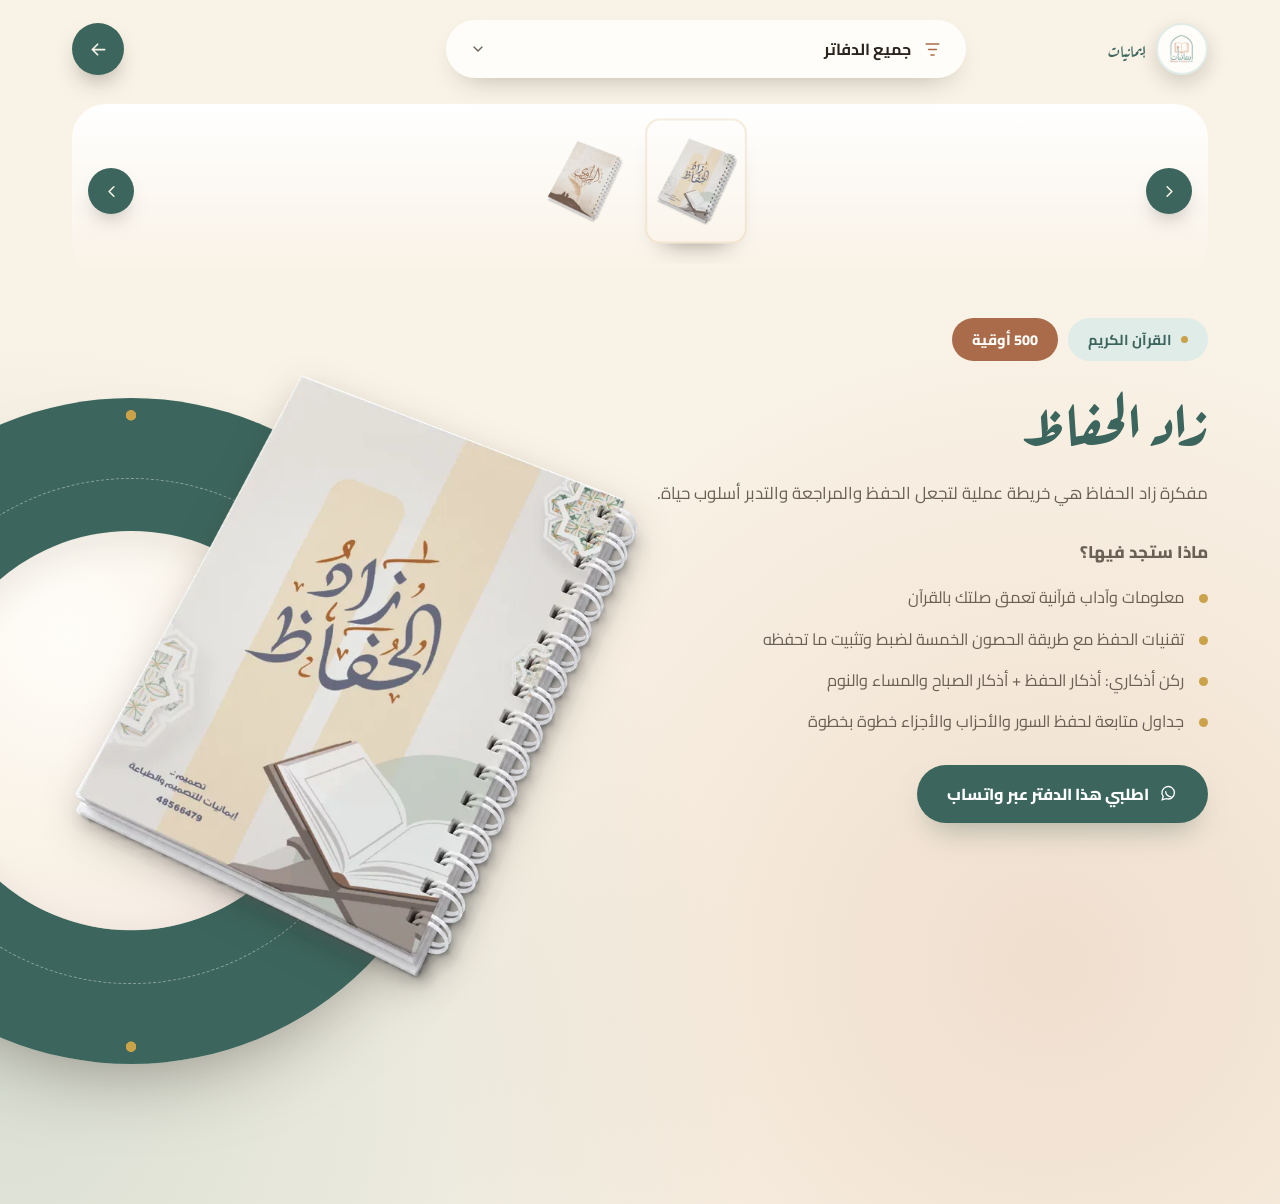
==== commit f947ddc3: "image loading" ====
--- a/notebooks/index.html
+++ b/notebooks/index.html
@@ -11,6 +11,8 @@
 <link rel="preconnect" href="https://fonts.gstatic.com" crossorigin>
 <link href="https://fonts.googleapis.com/css2?family=Aref+Ruqaa:wght@400;700&family=Cairo:wght@400;500;600;700;800;900&display=swap" rel="stylesheet">
 <link rel="stylesheet" href="../media/style.css">
+<link rel="preload" as="image" href="../media/zad-800.webp">
+<link rel="preload" as="image" href="../media/zad-thumb.webp">
 <style>
 /* =========================================================
    palette — falls back to the site tokens when style.css
@@ -152,7 +154,11 @@
   /* box-shadow:0 10px 20px -14px rgba(var(--nb-shadow),.5); */
   transition:transform .3s var(--nb-ease), border-color .3s, opacity .3s;
 }
-.nb-thumb img{ width:100%; height:100%; object-fit:contain; border-radius:9px; display:block; }
+.nb-thumb img{
+  width:100%; height:100%; object-fit:contain; border-radius:9px; display:block;
+  opacity:0; transition:opacity .3s var(--nb-ease);
+}
+.nb-thumb img.loaded{ opacity:1; }
 .nb-thumb:hover{ transform:translateY(-4px); opacity:1; }
 .nb-thumb.active{
   border-color:#d9b7873f; opacity:1; transform:translateY(-5px) scale(1.06);
@@ -290,7 +296,10 @@
   display:block;
   border-radius:13px;
   filter:drop-shadow(0 12px 18px rgba(var(--nb-shadow),.2));
-}
+  opacity:0;
+  transition:opacity .4s var(--nb-ease);
+}
+.nb-cover img.loaded{ opacity:1; }
 
 .nb-old-cover,
 .nb-new-cover{
@@ -403,14 +412,14 @@
       <!-- OLD COVER -->
       <div class="nb-orbit nb-old-orbit" id="oldOrbit">
         <figure class="nb-cover" id="oldCover">
-          <img src="" id="oldImg" alt="">
+          <img src="" id="oldImg" alt="" decoding="async" onload="this.classList.add('loaded')">
         </figure>
       </div>
 
       <!-- NEW COVER -->
       <div class="nb-orbit nb-new-orbit" id="newOrbit">
         <figure class="nb-cover" id="newCover">
-          <img src="" id="newImg" alt="">
+          <img src="" id="newImg" alt="" decoding="async" onload="this.classList.add('loaded')">
         </figure>
       </div>
     </div>
@@ -419,16 +428,19 @@
 </div>
 
 <script>
-  // Each notebook has its own `image`. Only "زاد الحفاظ" has a real
-  // standalone cover photo so far (media/zad.png). The rest still fall
-  // back to the old group shot (media/notebookstrp.png) until real
-  // individual cover photos are provided for them.
-  const FALLBACK_IMG = '../media/notebookstrp.png';
+  // Each notebook has its own `image` (shown big, in the ring) and a
+  // separate, much smaller `thumb` (shown in the filmstrip) — both are
+  // pre-resized/compressed copies (see media/*-800.webp / *-thumb.webp),
+  // not the original multi-MB source files, so the page stays fast.
+  // Only "زاد الحفاظ" has a real standalone cover photo so far. The rest
+  // still fall back to the old group shot until real photos exist.
+  const FALLBACK_IMG = '../media/notebookstrp-800.webp';
+  const FALLBACK_THUMB = '../media/notebookstrp-thumb.webp';
 
   const NOTEBOOKS = [
     {
       category:'quran', categoryLabel:'القرآن الكريم',
-      title:'زاد الحفاظ', image:'../media/zad.png',
+      title:'زاد الحفاظ', image:'../media/zad-800.webp', thumb:'../media/zad-thumb.webp',
       price:'500 أوقية', // TODO: replace with the real price
       intro:'مفكرة زاد الحفاظ هي خريطة عملية لتجعل الحفظ والمراجعة والتدبر أسلوب حياة.',
       features:[
@@ -440,7 +452,7 @@
     },
     {
       category:'yearly', categoryLabel:'التخطيط السنوي',
-      title:'كن أنت الراوي', image:'../media/rawi.png',
+      title:'كن أنت الراوي', image:'../media/rawi-800.webp', thumb:'../media/rawi-thumb.webp',
       price:'500 أوقية', // TODO: replace with the real price
       intro:'في سنة 2026... لا تدع أيامك تمرّ دون أثر، كن أنت الراوي، واكتب قصتك بوعي واختيار. هذه المفكرة صُممت لترافقك طوال السنة، تساعدك على تنظيم وقتك، فهم ذاتك، وتتبع تقدّمك خطوة بخطوة.',
       features:[
@@ -610,7 +622,8 @@
   function renderThumbnails(){
     trackEl.innerHTML = currentList.map((n,i) => `
       <button type="button" class="nb-thumb" data-index="${i}" aria-label="${n.title}">
-        <img src="${n.image}" alt="${n.title}">
+        <img src="${n.thumb || n.image}" alt="${n.title}" loading="lazy" decoding="async"
+             onload="this.classList.add('loaded')">
       </button>`).join('');
     trackEl.querySelectorAll('.nb-thumb').forEach(btn => {
       btn.addEventListener('click', () => selectNotebook(Number(btn.dataset.index)));
@@ -665,6 +678,7 @@
 
       stage.classList.add('no-anim');
 
+      oldImg.classList.remove('loaded');
       oldImg.src = item.image;
       oldImg.alt = item.title;
 
@@ -695,6 +709,7 @@
     // --------------------------------------------------
 
     // Put the NEW cover at the opposite side BEFORE animation
+    newImg.classList.remove('loaded');
     newImg.src = item.image;
     newImg.alt = item.title;
 
@@ -736,6 +751,7 @@
       // Old becomes the new current cover
       stage.classList.add('no-anim');
 
+      oldImg.classList.remove('loaded');
       oldImg.src = item.image;
       oldImg.alt = item.title;
 
--- a/media/style.css
+++ b/media/style.css
@@ -424,5 +424,5 @@
     .hero{ padding-top:120px; }
     .brand-badge{ width:34px; height:34px; top:10px; inset-inline-start:10px; }
     .brand-badge img{ width:22px; height:22px; }
-    .menu-btn{ width:32px; height:32px; top:10px; inset-inline-end:10px; }
-  }
+    .menu-btn{ width:32px; height:32px; top:10px; inset-inline-end:15px; }
+  }
